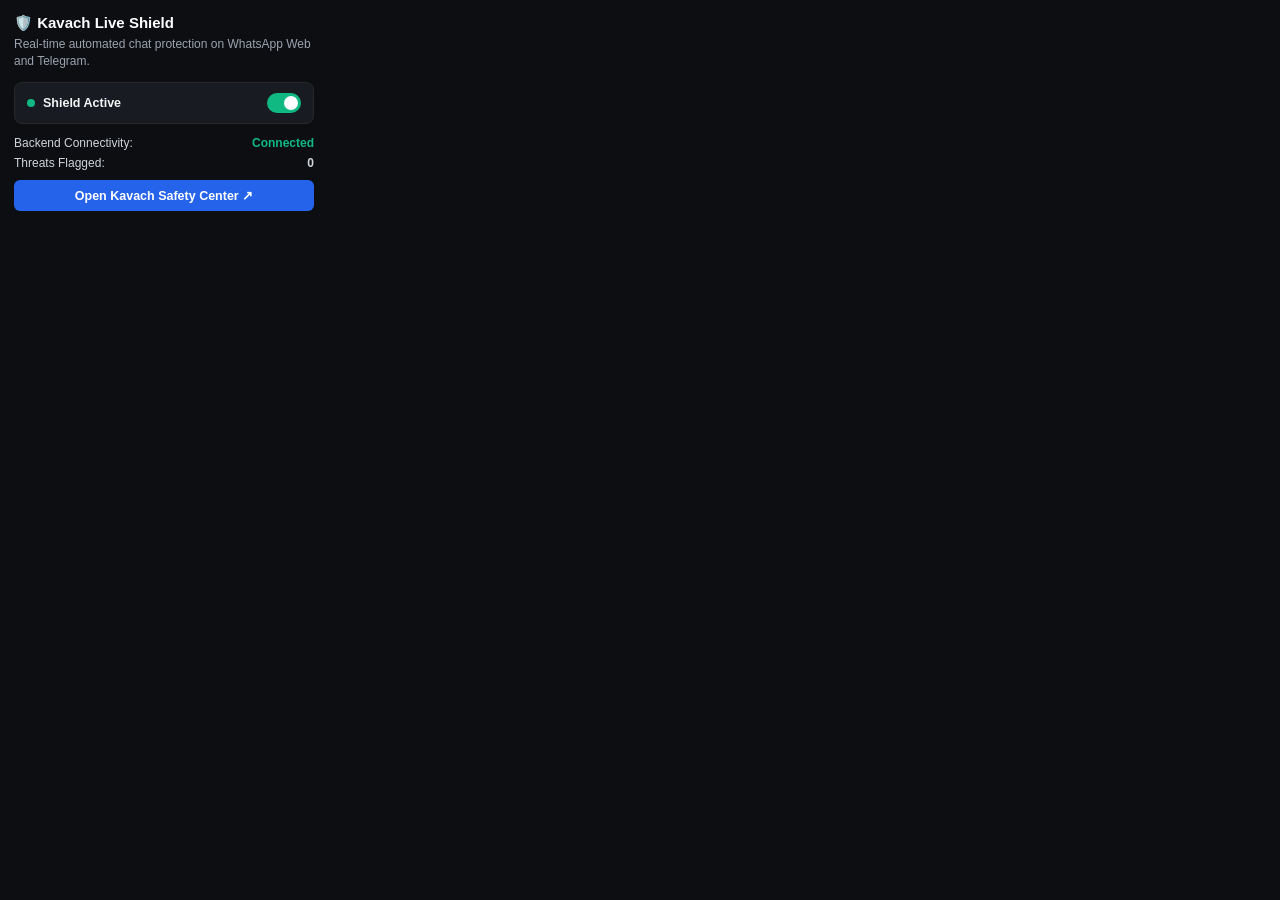
==== extension/popup.html @ a636de2f "Add automated real-time WhatsApp Web & Telegram chat shield extension Implemented a Manifest V3 brow" ====
<!doctype html>
<html lang="en">
<head>
  <meta charset="utf-8" />
  <meta name="viewport" content="width=device-width, initial-scale=1" />
  <title>Kavach Shield</title>
  <style>
    body { width: 300px; margin: 0; padding: 14px; font-family: -apple-system, BlinkMacSystemFont, "Segoe UI", Roboto, sans-serif; background: #0c0e12; color: #f3f4f6; }
    h1 { font-size: 15px; margin: 0 0 4px; display: flex; align-items: center; gap: 8px; font-weight: 700; color: #fff; }
    p { font-size: 12px; color: #9ca3af; margin: 0 0 12px; line-height: 1.4; }
    .status-card { background: #181b21; border: 1px solid #27272a; border-radius: 8px; padding: 10px 12px; margin-bottom: 12px; display: flex; align-items: center; justify-content: space-between; }
    .status-left { display: flex; align-items: center; gap: 8px; font-size: 12.5px; font-weight: 600; }
    .dot { width: 8px; height: 8px; border-radius: 50%; background: #10b981; }
    .dot.off { background: #6b7280; }
    .switch { position: relative; display: inline-block; width: 34px; height: 20px; }
    .switch input { opacity: 0; width: 0; height: 0; }
    .slider { position: absolute; cursor: pointer; top: 0; left: 0; right: 0; bottom: 0; background-color: #374151; transition: .3s; border-radius: 20px; }
    .slider:before { position: absolute; content: ""; height: 14px; width: 14px; left: 3px; bottom: 3px; background-color: white; transition: .3s; border-radius: 50%; }
    input:checked + .slider { background-color: #10b981; }
    input:checked + .slider:before { transform: translateX(14px); }
    .stat-row { display: flex; justify-content: space-between; font-size: 12px; margin-bottom: 6px; color: #d1d5db; }
    .btn { display: block; text-align: center; background: #2563eb; color: #fff; text-decoration: none; padding: 8px; border-radius: 6px; font-size: 12.5px; font-weight: 600; margin-top: 10px; }
    .btn:hover { background: #1d4ed8; }
  </style>
</head>
<body>
  <h1>🛡️ Kavach Live Shield</h1>
  <p>Real-time automated chat protection on WhatsApp Web and Telegram.</p>

  <div class="status-card">
    <div class="status-left">
      <span class="dot" id="live-dot"></span>
      <span id="live-text">Shield Active</span>
    </div>
    <label class="switch">
      <input type="checkbox" id="toggle-shield" checked />
      <span class="slider"></span>
    </label>
  </div>

  <div class="stat-row">
    <span>Backend Connectivity:</span>
    <strong id="api-status" style="color:#10b981;">Connected</strong>
  </div>
  <div class="stat-row">
    <span>Threats Flagged:</span>
    <strong id="threat-count">0</strong>
  </div>

  <a class="btn" href="http://localhost:8000" target="_blank" rel="noopener">Open Kavach Safety Center ↗</a>

  <script src="popup.js"></script>
</body>
</html>
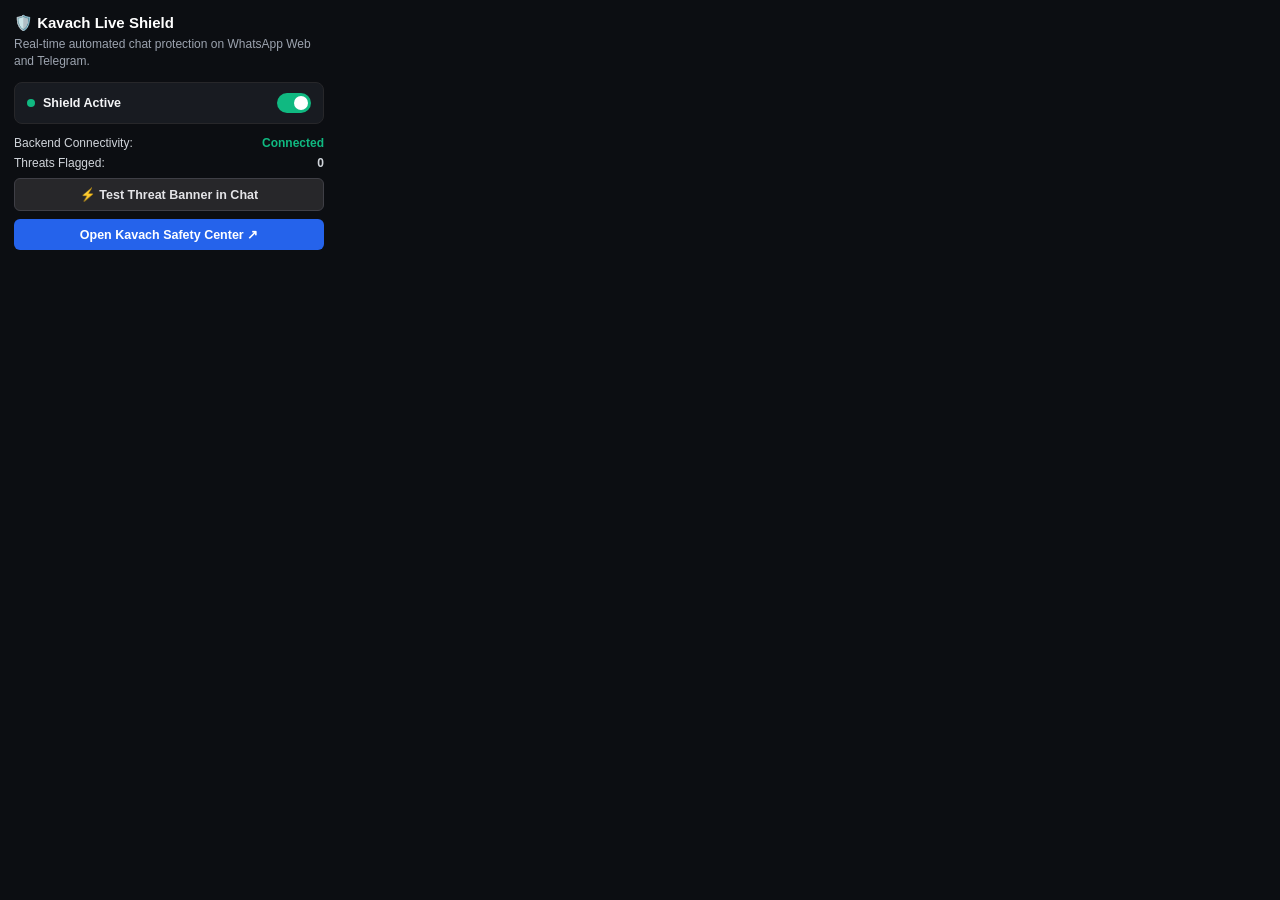
==== commit b1a2e7a3: "Enhance browser extension with background API proxying and test simulation Updated content script to" ====
--- a/extension/popup.html
+++ b/extension/popup.html
@@ -5,7 +5,7 @@
   <meta name="viewport" content="width=device-width, initial-scale=1" />
   <title>Kavach Shield</title>
   <style>
-    body { width: 300px; margin: 0; padding: 14px; font-family: -apple-system, BlinkMacSystemFont, "Segoe UI", Roboto, sans-serif; background: #0c0e12; color: #f3f4f6; }
+    body { width: 310px; margin: 0; padding: 14px; font-family: -apple-system, BlinkMacSystemFont, "Segoe UI", Roboto, sans-serif; background: #0c0e12; color: #f3f4f6; }
     h1 { font-size: 15px; margin: 0 0 4px; display: flex; align-items: center; gap: 8px; font-weight: 700; color: #fff; }
     p { font-size: 12px; color: #9ca3af; margin: 0 0 12px; line-height: 1.4; }
     .status-card { background: #181b21; border: 1px solid #27272a; border-radius: 8px; padding: 10px 12px; margin-bottom: 12px; display: flex; align-items: center; justify-content: space-between; }
@@ -19,8 +19,10 @@
     input:checked + .slider { background-color: #10b981; }
     input:checked + .slider:before { transform: translateX(14px); }
     .stat-row { display: flex; justify-content: space-between; font-size: 12px; margin-bottom: 6px; color: #d1d5db; }
-    .btn { display: block; text-align: center; background: #2563eb; color: #fff; text-decoration: none; padding: 8px; border-radius: 6px; font-size: 12.5px; font-weight: 600; margin-top: 10px; }
+    .btn { display: block; text-align: center; background: #2563eb; color: #fff; text-decoration: none; padding: 8px; border-radius: 6px; font-size: 12.5px; font-weight: 600; margin-top: 8px; cursor: pointer; border: none; width: 100%; box-sizing: border-box; }
     .btn:hover { background: #1d4ed8; }
+    .btn-secondary { background: #27272a; border: 1px solid #3f3f46; color: #e4e4e7; }
+    .btn-secondary:hover { background: #3f3f46; }
   </style>
 </head>
 <body>
@@ -47,6 +49,7 @@
     <strong id="threat-count">0</strong>
   </div>
 
+  <button type="button" class="btn btn-secondary" id="test-banner-btn">⚡ Test Threat Banner in Chat</button>
   <a class="btn" href="http://localhost:8000" target="_blank" rel="noopener">Open Kavach Safety Center ↗</a>
 
   <script src="popup.js"></script>
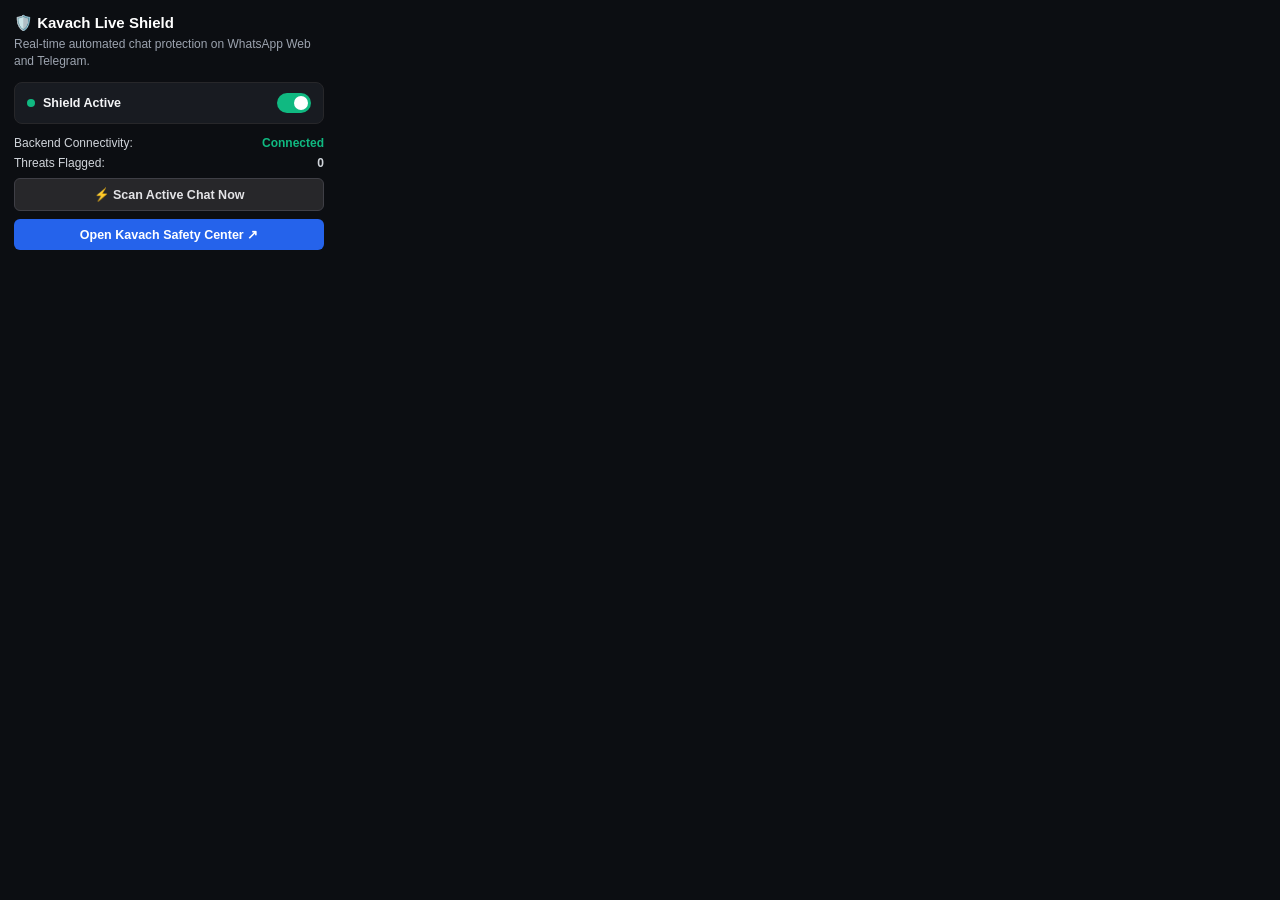
==== commit 7d442b7e: "Wire live extension vault persistence and clean demo data - Add SAVE_TO_VAULT handler in background " ====
--- a/extension/popup.html
+++ b/extension/popup.html
@@ -49,7 +49,7 @@
     <strong id="threat-count">0</strong>
   </div>
 
-  <button type="button" class="btn btn-secondary" id="test-banner-btn">⚡ Test Threat Banner in Chat</button>
+  <button type="button" class="btn btn-secondary" id="test-banner-btn">⚡ Scan Active Chat Now</button>
   <a class="btn" href="http://localhost:8000" target="_blank" rel="noopener">Open Kavach Safety Center ↗</a>
 
   <script src="popup.js"></script>
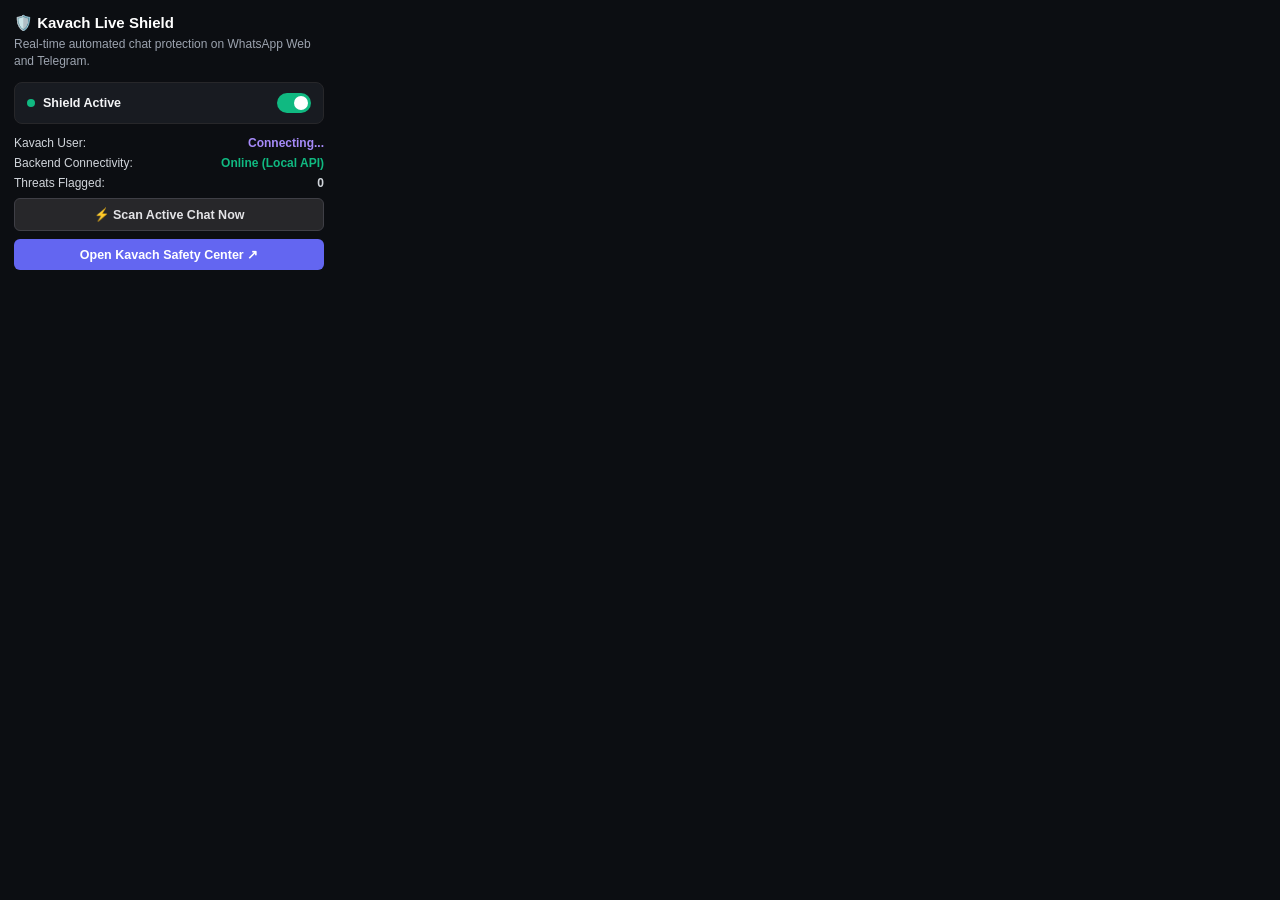
==== commit e7619bca: "feat(extension): auto-detect chat openings on WhatsApp Web, link Kavach guardians, auto-alert on 95%" ====
--- a/extension/popup.html
+++ b/extension/popup.html
@@ -19,8 +19,8 @@
     input:checked + .slider { background-color: #10b981; }
     input:checked + .slider:before { transform: translateX(14px); }
     .stat-row { display: flex; justify-content: space-between; font-size: 12px; margin-bottom: 6px; color: #d1d5db; }
-    .btn { display: block; text-align: center; background: #2563eb; color: #fff; text-decoration: none; padding: 8px; border-radius: 6px; font-size: 12.5px; font-weight: 600; margin-top: 8px; cursor: pointer; border: none; width: 100%; box-sizing: border-box; }
-    .btn:hover { background: #1d4ed8; }
+    .btn { display: block; text-align: center; background: #6366f1; color: #fff; text-decoration: none; padding: 8px; border-radius: 6px; font-size: 12.5px; font-weight: 600; margin-top: 8px; cursor: pointer; border: none; width: 100%; box-sizing: border-box; }
+    .btn:hover { background: #4f46e5; }
     .btn-secondary { background: #27272a; border: 1px solid #3f3f46; color: #e4e4e7; }
     .btn-secondary:hover { background: #3f3f46; }
   </style>
@@ -41,8 +41,12 @@
   </div>
 
   <div class="stat-row">
+    <span>Kavach User:</span>
+    <strong id="user-status" style="color:#a78bfa;">Connecting...</strong>
+  </div>
+  <div class="stat-row">
     <span>Backend Connectivity:</span>
-    <strong id="api-status" style="color:#10b981;">Connected</strong>
+    <strong id="api-status" style="color:#10b981;">Online (Local API)</strong>
   </div>
   <div class="stat-row">
     <span>Threats Flagged:</span>
@@ -50,7 +54,7 @@
   </div>
 
   <button type="button" class="btn btn-secondary" id="test-banner-btn">⚡ Scan Active Chat Now</button>
-  <a class="btn" href="http://localhost:8000" target="_blank" rel="noopener">Open Kavach Safety Center ↗</a>
+  <a class="btn" id="open-kavach-btn" href="http://127.0.0.1:8000" target="_blank" rel="noopener">Open Kavach Safety Center ↗</a>
 
   <script src="popup.js"></script>
 </body>
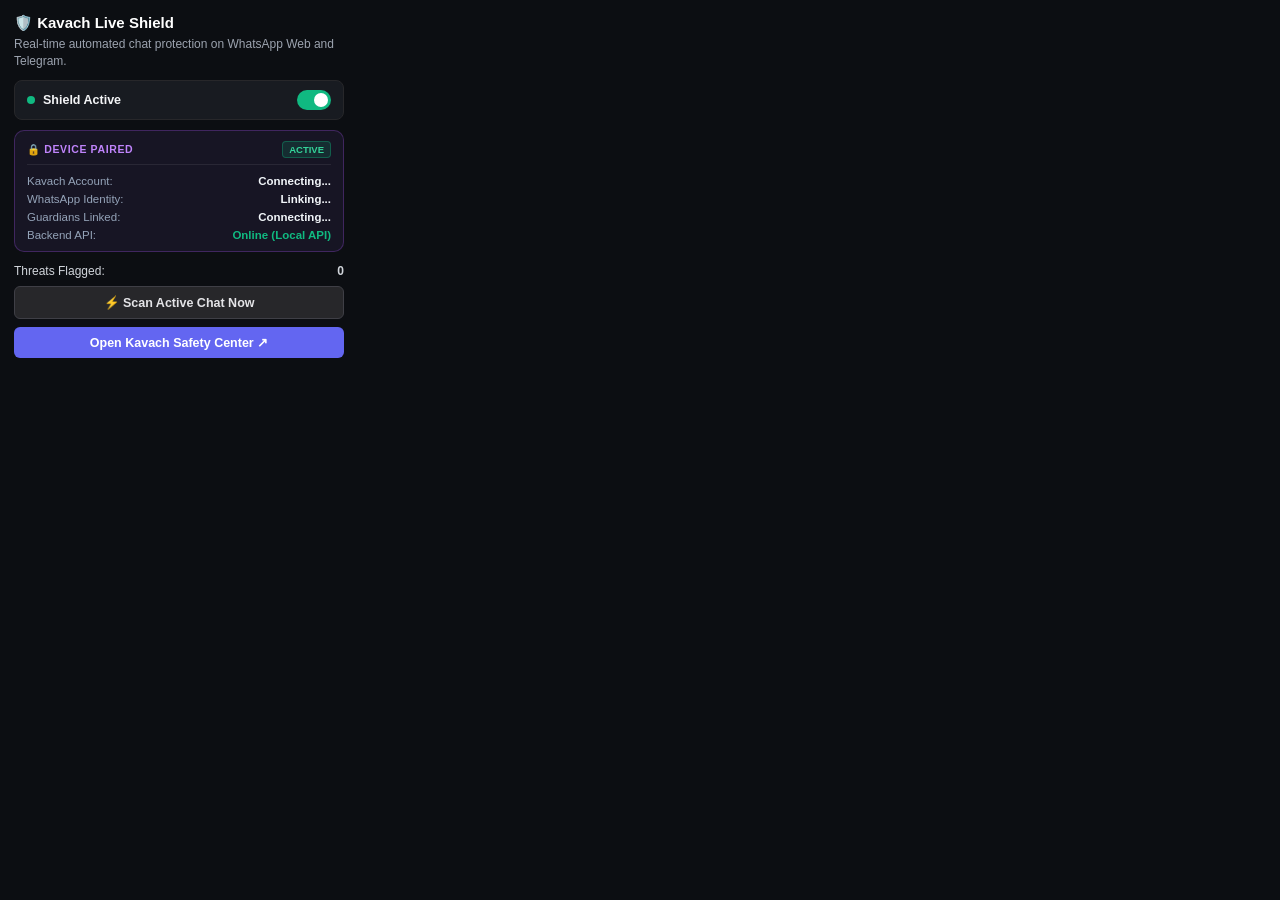
==== commit 4e1c32db: "fix(extension): resolve async response hanging, add device identity pairing between WhatsApp Web and" ====
--- a/extension/popup.html
+++ b/extension/popup.html
@@ -5,10 +5,11 @@
   <meta name="viewport" content="width=device-width, initial-scale=1" />
   <title>Kavach Shield</title>
   <style>
-    body { width: 310px; margin: 0; padding: 14px; font-family: -apple-system, BlinkMacSystemFont, "Segoe UI", Roboto, sans-serif; background: #0c0e12; color: #f3f4f6; }
+    body { width: 330px; margin: 0; padding: 14px; font-family: -apple-system, BlinkMacSystemFont, "Segoe UI", Roboto, sans-serif; background: #0c0e12; color: #f3f4f6; }
     h1 { font-size: 15px; margin: 0 0 4px; display: flex; align-items: center; gap: 8px; font-weight: 700; color: #fff; }
-    p { font-size: 12px; color: #9ca3af; margin: 0 0 12px; line-height: 1.4; }
-    .status-card { background: #181b21; border: 1px solid #27272a; border-radius: 8px; padding: 10px 12px; margin-bottom: 12px; display: flex; align-items: center; justify-content: space-between; }
+    p { font-size: 12px; color: #9ca3af; margin: 0 0 10px; line-height: 1.4; }
+    
+    .status-card { background: #181b21; border: 1px solid #27272a; border-radius: 8px; padding: 9px 12px; margin-bottom: 10px; display: flex; align-items: center; justify-content: space-between; }
     .status-left { display: flex; align-items: center; gap: 8px; font-size: 12.5px; font-weight: 600; }
     .dot { width: 8px; height: 8px; border-radius: 50%; background: #10b981; }
     .dot.off { background: #6b7280; }
@@ -18,6 +19,50 @@
     .slider:before { position: absolute; content: ""; height: 14px; width: 14px; left: 3px; bottom: 3px; background-color: white; transition: .3s; border-radius: 50%; }
     input:checked + .slider { background-color: #10b981; }
     input:checked + .slider:before { transform: translateX(14px); }
+
+    .pairing-card {
+      background: rgba(30, 27, 46, 0.65);
+      border: 1px solid rgba(168, 85, 247, 0.28);
+      border-radius: 10px;
+      padding: 10px 12px;
+      margin-bottom: 12px;
+      display: flex;
+      flex-direction: column;
+      gap: 6px;
+    }
+    .pairing-header {
+      display: flex;
+      justify-content: space-between;
+      align-items: center;
+      margin-bottom: 4px;
+      border-bottom: 1px solid rgba(255, 255, 255, 0.08);
+      padding-bottom: 6px;
+    }
+    .pairing-badge {
+      font-size: 10.5px;
+      font-weight: 700;
+      color: #c084fc;
+      letter-spacing: 0.06em;
+    }
+    .pairing-indicator {
+      font-size: 9.5px;
+      background: rgba(16, 185, 129, 0.15);
+      border: 1px solid rgba(16, 185, 129, 0.35);
+      color: #34d399;
+      padding: 2px 6px;
+      border-radius: 4px;
+      font-weight: 700;
+    }
+    .pairing-row {
+      display: flex;
+      justify-content: space-between;
+      align-items: center;
+      font-size: 11.5px;
+      gap: 8px;
+    }
+    .pairing-label { color: #94a3b8; font-weight: 500; }
+    .pairing-val { color: #f1f5f9; font-weight: 600; text-align: right; max-width: 190px; overflow: hidden; text-overflow: ellipsis; white-space: nowrap; }
+
     .stat-row { display: flex; justify-content: space-between; font-size: 12px; margin-bottom: 6px; color: #d1d5db; }
     .btn { display: block; text-align: center; background: #6366f1; color: #fff; text-decoration: none; padding: 8px; border-radius: 6px; font-size: 12.5px; font-weight: 600; margin-top: 8px; cursor: pointer; border: none; width: 100%; box-sizing: border-box; }
     .btn:hover { background: #4f46e5; }
@@ -40,14 +85,30 @@
     </label>
   </div>
 
-  <div class="stat-row">
-    <span>Kavach User:</span>
-    <strong id="user-status" style="color:#a78bfa;">Connecting...</strong>
+  <!-- Device & Identity Pairing Status Card -->
+  <div class="pairing-card">
+    <div class="pairing-header">
+      <span class="pairing-badge">🔒 DEVICE PAIRED</span>
+      <span class="pairing-indicator">ACTIVE</span>
+    </div>
+    <div class="pairing-row">
+      <span class="pairing-label">Kavach Account:</span>
+      <strong id="user-status" class="pairing-val">Connecting...</strong>
+    </div>
+    <div class="pairing-row">
+      <span class="pairing-label">WhatsApp Identity:</span>
+      <strong id="wa-user-status" class="pairing-val">Linking...</strong>
+    </div>
+    <div class="pairing-row">
+      <span class="pairing-label">Guardians Linked:</span>
+      <strong id="guardians-status" class="pairing-val">Connecting...</strong>
+    </div>
+    <div class="pairing-row">
+      <span class="pairing-label">Backend API:</span>
+      <strong id="api-status" class="pairing-val" style="color:#10b981;">Online (Local API)</strong>
+    </div>
   </div>
-  <div class="stat-row">
-    <span>Backend Connectivity:</span>
-    <strong id="api-status" style="color:#10b981;">Online (Local API)</strong>
-  </div>
+
   <div class="stat-row">
     <span>Threats Flagged:</span>
     <strong id="threat-count">0</strong>
